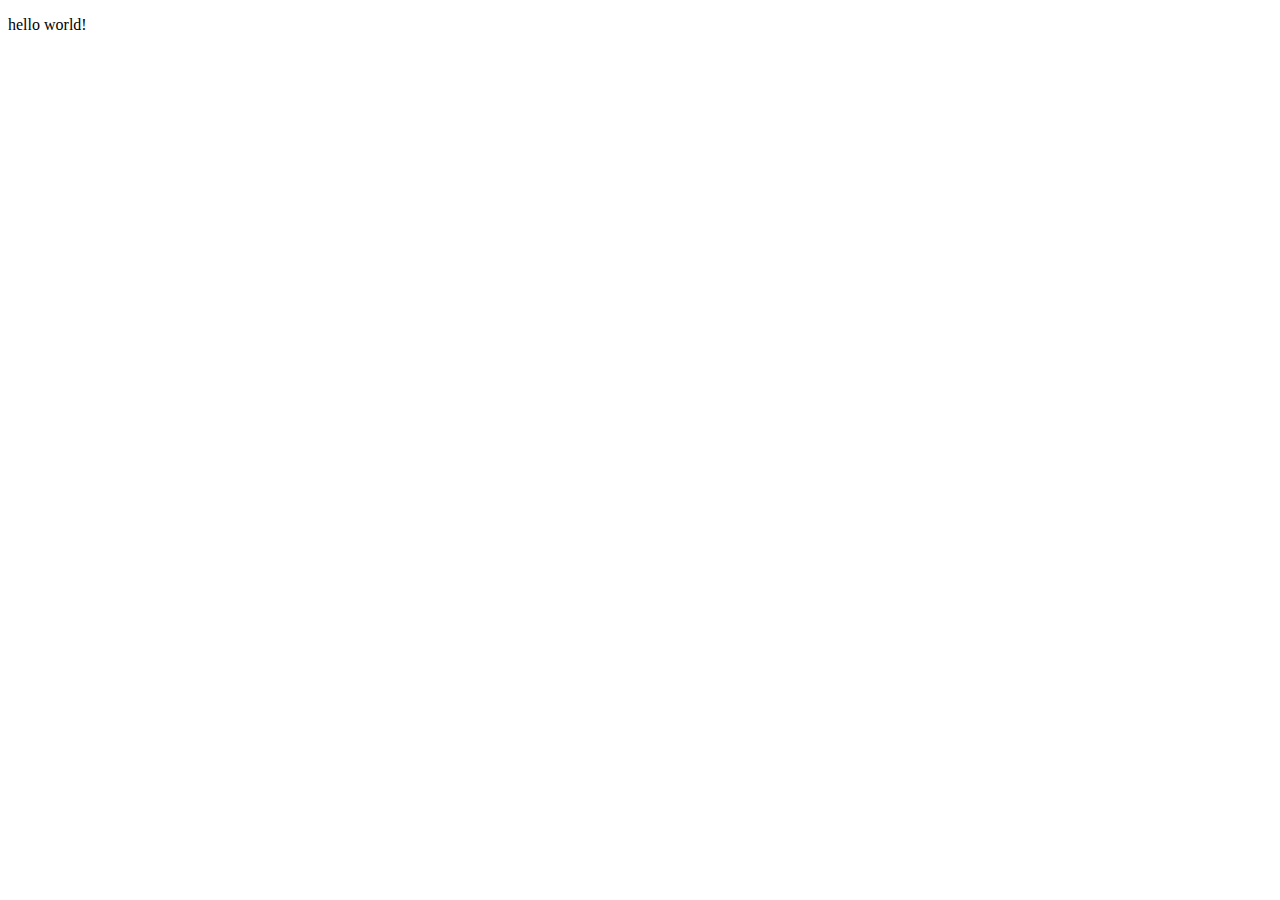
==== entries/entry6/index.html @ b569f997 "initial commit" ====
<!DOCTYPE html>
<html lang="en">
<head>
    <meta charset="UTF-8">
    <meta http-equiv="X-UA-Compatible" content="IE=edge">
    <meta name="viewport" content="width=device-width, initial-scale=1.0">
    <title>Document</title>
</head>
<body>
    <p>hello world!</p>
</body>
</html>
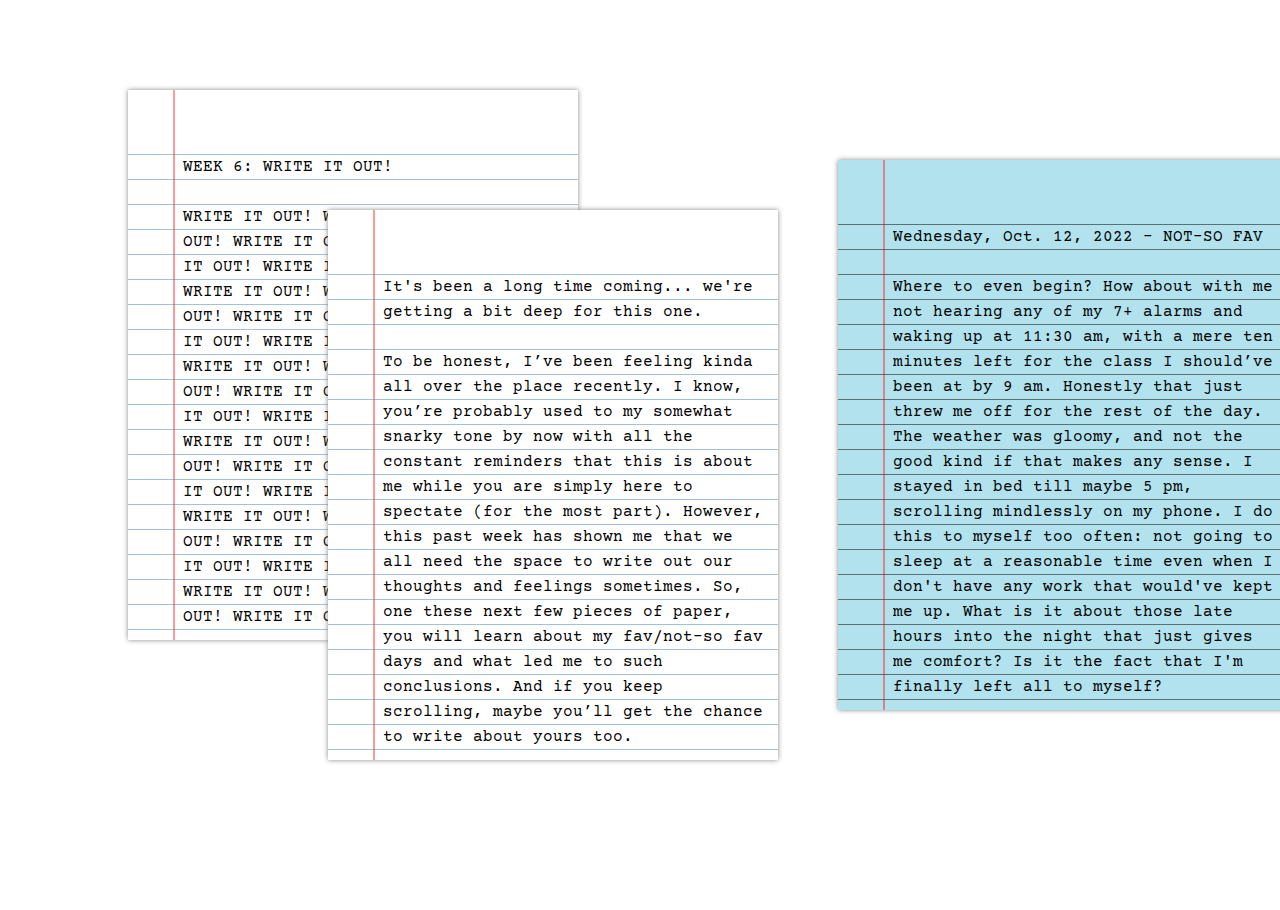
==== commit 927d0125: "entry 6 test commit" ====
--- a/entries/entry6/index.html
+++ b/entries/entry6/index.html
@@ -4,9 +4,153 @@
     <meta charset="UTF-8">
     <meta http-equiv="X-UA-Compatible" content="IE=edge">
     <meta name="viewport" content="width=device-width, initial-scale=1.0">
-    <title>Document</title>
+    <title>Write It Out</title>
+
+    <link href='https://fonts.googleapis.com/css?family=Courier Prime' rel='stylesheet'>
+    <link rel="stylesheet" href="style.css">
 </head>
 <body>
-    <p>hello world!</p>
+
+    <div class="paper1">
+        <div class="lines1">
+          <div class="text1">
+            WEEK 6: WRITE IT OUT!
+            <br> <br>
+    WRITE IT OUT! WRITE IT OUT! WRITE IT OUT! WRITE IT OUT! WRITE IT OUT! WRITE IT OUT! 
+    WRITE IT OUT! WRITE IT OUT! WRITE IT OUT! WRITE IT OUT! WRITE IT OUT! WRITE IT OUT! 
+    WRITE IT OUT! WRITE IT OUT! WRITE IT OUT! WRITE IT OUT! WRITE IT OUT! WRITE IT OUT! 
+    WRITE IT OUT! WRITE IT OUT! WRITE IT OUT! WRITE IT OUT! WRITE IT OUT! WRITE IT OUT! 
+    WRITE IT OUT! WRITE IT OUT! WRITE IT OUT! WRITE IT OUT! WRITE IT OUT! WRITE IT OUT! 
+    WRITE IT OUT! WRITE IT OUT! WRITE IT OUT! WRITE IT OUT! WRITE IT OUT! WRITE IT OUT! 
+    WRITE IT OUT! WRITE IT OUT! WRITE IT OUT! WRITE IT OUT! WRITE IT OUT! WRITE IT OUT! 
+    WRITE IT OUT! WRITE IT OUT! WRITE IT OUT! WRITE IT OUT! WRITE IT OUT! WRITE IT OUT! 
+     </div>
+      </div>
+
+      <div class="paper2">
+        <div class="lines2">    
+            <div class="text2">
+                It's been a long time coming... we're getting a bit deep for this one. 
+                <br> <br>
+                To be honest, I’ve been feeling kinda all over the place recently. I know, you’re probably 
+                used to my somewhat snarky tone by now with all the constant reminders that this is about me while you are simply here to
+                spectate (for the most part). However, this past week has shown me that we all need the space to write out our thoughts and feelings sometimes. 
+                So, one these next few pieces of paper, you will learn about my fav/not-so fav days and what led me to such conclusions. And if you keep scrolling, maybe you’ll get 
+                the chance to write about yours too.   
+            <br> &nbsp;&nbsp;&nbsp;&nbsp;&nbsp;&nbsp;&nbsp;&nbsp;&nbsp;&nbsp;&nbsp;&nbsp;&nbsp;&nbsp;&nbsp;&nbsp;&nbsp;&nbsp;
+            &nbsp;&nbsp;&nbsp;&nbsp;&nbsp;&nbsp;&nbsp;&nbsp;&nbsp;&nbsp;&nbsp;- Basem.    </div>
+          </div>
+
+      <div class="paper3">
+        <div class="lines3">
+          <div class="text3">
+            Wednesday, Oct. 12, 2022 - NOT-SO FAV <br /><br />
+            Where to even begin? How about with me not hearing any of my 7+ alarms and waking up at 11:30 am, with a mere ten minutes left for 
+            the class I should’ve been at by 9 am. Honestly that just threw me off for the rest of the day. The weather was gloomy, and not the 
+            good kind if that makes any sense. I stayed in bed till maybe 5 pm, scrolling mindlessly on my phone. I do this to myself too often: not
+            going to sleep at a reasonable time even when I don't have any work that would've kept me up. What is it about those late hours into the 
+            night that just gives me comfort? Is it the fact that I'm finally left all to myself?  </div>
+      </div>
+
+      <div class="paper4">
+        <div class="lines4">
+          <div class="text4">
+            No one to ask me for anything, no responsibilities, no noise... just me. More often than not I fall back into this cycle. It's never been
+            too worrying, it only lasts a day or two max. Maybe it has to do with the weather changing and the melancholy that comes so naturally around
+            fall/autumn. I was also feeling a bit homesick after seeing a few missed facetime calls from my family. It's instances like this one where the 
+            difference in time-zones bites me in the ass.   
+            <br> <br>
+            I miss my room. This one still doesn't feel like it's mine, and I'm starting to wonder if it ever will. 
+            <br> <br> 
+            To top it all off, I'm out of cereal. 
+        </div>
+      </div>
+
+      <div class="paper5">
+        <div class="lines5">
+          <div class="text5" contenteditable spellcheck="false5">
+            Friday, Oct. 14th, 2022 - FAV <br /><br />
+            It was a good end to the school week in my opinion. I went to my 9 am class and had a mini crit. for the project we’ve been working on up to that point. 
+            The feedback I got was good and I felt more confident in the designs I had made. Since the majority of class-time was dedicated to crit.’s, once 
+            I had mine I got the chance to go do some test prints and catch up on some work for my 12 pm class. The break came around and I went to the 
+            cafeteria to get some food. Had the 5th ave. Sushi Roll for the first time in a while and it surprisingly tasted better than I remember it being (could’ve been the hunger playing a role but who knows). 
+        </div>
+      </div>
+
+      <div class="paper6">
+        <div class="lines6">
+          <div class="text6">
+            I even had some time to go pick up some coffee before getting back for my next class. We ended up finishing earlier than usual, so I went back to my dorm and freshened up before heading to Brooklyn. 
+            Met up with a few of my friends at a nearby park, we had ice cream and then some burgers/fries for dinner and walked around. Got to play around with my new camera too which was fun.  
+            I then came back, did my laundry and went to bed early for once. As cheesy as it sounds, it's a Friday like this one after a Wednesday like that which reminds me of the rollercoaster that
+        is life, and to just take it one day at a time.          
+    </div>
+      </div>
+
+      <div class="paper7">
+        <div class="lines7">
+          <div class="text7" contenteditable spellcheck="false7">
+            YOUR TURN! YOUR TURN! YOUR TURN!
+<br> <br>
+EDIT ME EDIT ME EDIT ME EDIT ME EDIT ME EDIT ME EDIT ME EDIT ME EDIT ME EDIT ME EDIT ME
+EDIT ME EDIT ME EDIT ME EDIT ME EDIT ME EDIT ME EDIT ME EDIT ME EDIT ME EDIT ME EDIT ME
+EDIT ME EDIT ME EDIT ME EDIT ME EDIT ME EDIT ME EDIT ME EDIT ME EDIT ME EDIT ME EDIT ME
+EDIT ME EDIT ME EDIT ME EDIT ME EDIT ME EDIT ME EDIT ME EDIT ME EDIT ME EDIT ME EDIT ME
+EDIT ME EDIT ME EDIT ME EDIT ME EDIT ME EDIT ME EDIT ME EDIT ME EDIT ME EDIT ME EDIT ME
+EDIT ME EDIT ME EDIT ME EDIT ME EDIT ME EDIT ME EDIT ME EDIT ME EDIT ME EDIT ME EDIT ME
+EDIT ME EDIT ME EDIT ME EDIT ME EDIT ME EDIT ME EDIT ME EDIT ME EDIT ME EDIT ME EDIT ME
+EDIT ME EDIT ME EDIT ME EDIT ME EDIT ME EDIT ME EDIT ME EDIT ME EDIT ME EDIT ME EDIT ME       </div>
+    </div>
+
+      <div class="paper8">
+        <div class="lines8">
+          <div class="text8" contenteditable spellcheck="false8">
+            DAY, MONTH, YEAR - FAV? NOT-SO FAV?
+<br> <br>
+Well, that's all I had to say for this week. Now, for once, I'm giving you control. These three pages can be edited to your liking so write out as much as you feel like 
+you need to. I won't be able to see what you write and nothing gets saved so feel free to express anything and everything on your mind about your fav or not-so fav days recently. Enjoy! I'll be back to the usual
+vibes next week probably, we'll see how it goes........................ ................................................................................................................................................
+    </div>
+
+    <div class="paper9">
+        <div class="lines9">
+          <div class="text9" contenteditable spellcheck="false9">
+            DAY, MONTH, YEAR - FAV? NOT-SO FAV?
+<br> <br>
+★★★★★★★★★★★★★★★★★★★★★★★★★★★★★★★★★★★★★★★
+★★★★★★★★★★★★★★★★★★★★★★★★★★★★★★★★★★★★★★★
+★★★★★★★★★★★★★★★★★★★★★★★★★★★★★★★★★★★★★★★
+★★★★★★★★★★★★★★★★★★★★★★★★★★★★★★★★★★★★★★★
+★★★★★★★★★★★★★★★★★★★★★★★★★★★★★★★★★★★★★★★
+★★★★★★★★★★★★★★★★★★★★★★★★★★★★★★★★★★★★★★★
+★★★★★★★★★★★★★★★★★★★★★★★★★★★★★★★★★★★★★★★
+★★★★★★★★★★★★★★★★★★★★★★★★★★★★★★★★★★★★★★★
+★★★★★★★★★★★★★★★★★★★★★★★★★★★★★★★★★★★★★★★
+★★★★★★★★★★★★★★★★★★★★★★★★★★★★★★★★★★★★★★★
+★★★★★★★★★★★★★★★★★★★★★★★★★★★★★★★★★★★★★★★
+★★★★★★★★★★★★★★★★★★★★★★★★★★★★★★★★★★★★★★★
+★★★★★★★★★★★★★★★★★★★★★★★★★★★★★★★★★★★★★★★
+★★★★★★★★★★★★★★★★★★★★★★★★★★★★★★★★★★★★★★★
+★★★★★★★★★★★★★★★★★★★★★★★★★★★★★★★★★★★★★★★
+★★★★★★★★★★★★★★★★★★★★★★★★★★★★★★★★★★★★★★★
+★★★★★★★★★★★★★★★★★★★★★★★★★★★★★★★★★★★★★★★
+
+    </div>
+
+    <div class="paper10">
+        <div class="lines10">
+          <div class="text10" contenteditable spellcheck="false10">
+THE END.  THE END.  THE END.  THE END.  THE END.  THE END.  THE END.  THE END.  THE END.  THE END.
+THE END.  THE END.  THE END.  THE END.  THE END.  THE END.  THE END.  THE END.  THE END.  THE END.
+THE END.  THE END.  THE END.  THE END.  THE END.  THE END.  THE END.  THE END.  THE END.  THE END.
+THE END.  THE END.  THE END.  THE END.  THE END.  THE END.  THE END.  THE END.  THE END.  THE END.
+THE END.  THE END.  THE END.  THE END.  THE END.  THE END.  THE END.  THE END.  THE END.  THE END.
+THE END.  THE END.  THE END.  THE END.  THE END.  THE END.  THE END.  THE END.  THE END.  THE END.
+THE END.  THE END.  THE END.  THE END.  THE END.  THE END.  THE END.  THE END.  THE END.  THE END.
+THE END.  THE END.  THE END.  THE END.  THE END.  THE END.  THE END.  THE END.  THE END.  THE END.
+THE END.  THE END.  THE END.  THE END.  THE END.  THE END.  THE END.  THE END.  THE END.  THE END.
+
+    </div>
+
 </body>
 </html>--- a/entries/entry6/style.css
+++ b/entries/entry6/style.css
@@ -0,0 +1,373 @@
+
+body {
+  margin: 0;
+  padding: 25;
+  background-image: url("./imgs/fog.gif");
+  background-size: 1800px;
+  
+}
+
+.paper1 {
+  position: absolute;
+  height: 550px;
+  width: 450px;
+  background: rgba(255,255,255);
+  left: 10%;
+  top: 10%;
+  box-shadow: 0px 0px 5px 0px #888;
+}
+.paper1::before {
+  content: '';
+  position: absolute;
+  left: 45px;
+  height: 100%;
+  width: 2px;
+  background: rgba(255,0,0,0.4);
+}
+.lines1 {
+  margin-top: 40px;
+  height: calc(100% - 40px);
+  width: 100%;
+  background-image: repeating-linear-gradient(white 0px, white 24px, steelblue 25px);
+}
+.text1 {
+  position: absolute;
+  top: 65px;
+  left: 55px;
+  bottom: 10px;
+  right: 10px;
+  line-height: 25px;
+  font-family: 'Courier Prime';
+  overflow: hidden;
+  outline: none;
+}
+
+.paper2 {
+    position: absolute;
+    height: 550px;
+    width: 450px;
+    float: right;
+    background: rgba(255,255,255);
+    left: 200px;
+    top: 120px;
+    box-shadow: 0px 0px 5px 0px #888;
+  }
+  .paper2::before {
+    content: '';
+    position: absolute;
+    left: 45px;
+    height: 100%;
+    width: 2px;
+    background: rgba(255,0,0,0.4);
+  }
+  .lines2 {
+    margin-top: 40px;
+    height: calc(100% - 40px);
+    width: 100%;
+    background-image: repeating-linear-gradient(white 0px, white 24px, steelblue 25px);
+  }
+  .text2 {
+    position: absolute;
+    top: 65px;
+    left: 55px;
+    bottom: 10px;
+    right: 10px;
+    line-height: 25px;
+    font-family: 'Courier Prime';
+    overflow: hidden;
+    outline: none;
+  }
+
+  .paper3 {
+    position: absolute;
+    height: 550px;
+    width: 450px;
+    float: right;
+    background: rgb(177, 226, 237);
+    left: 510px;
+    top: -50px;
+    box-shadow: 0px 0px 5px 0px #888;
+  }
+  .paper3::before {
+    content: '';
+    position: absolute;
+    left: 45px;
+    height: 100%;
+    width: 2px;
+    background: rgba(255,0,0,0.4);
+  }
+  .lines3 {
+    margin-top: 40px;
+    height: calc(100% - 40px);
+    width: 100%;
+    background-image: repeating-linear-gradient(rgb(177, 226, 237) 0px, rgb(177, 226, 237) 24px, rgb(0, 0, 0) 25px);
+  }
+  .text3 {
+    position: absolute;
+    top: 65px;
+    left: 55px;
+    bottom: 10px;
+    right: 10px;
+    line-height: 25px;
+    font-family: 'Courier Prime';
+    overflow: hidden;
+    outline: none;
+  }
+
+  .paper4 {
+    position: absolute;
+    height: 550px;
+    width: 450px;
+    float: right;
+    background: rgb(177, 226, 237);
+    left: 460px;
+    top: -70px;
+    box-shadow: 0px 0px 5px 0px #888;
+  }
+  .paper4::before {
+    content: '';
+    position: absolute;
+    left: 45px;
+    height: 100%;
+    width: 2px;
+    background: rgba(255,0,0,0.4);
+  }
+  .lines4 {
+    margin-top: 40px;
+    height: calc(100% - 40px);
+    width: 100%;
+    background-image: repeating-linear-gradient(rgb(177, 226, 237) 0px, rgb(177, 226, 237) 24px, rgb(0, 0, 0) 25px);
+  }
+  .text4 {
+    position: absolute;
+    top: 65px;
+    left: 55px;
+    bottom: 10px;
+    right: 10px;
+    line-height: 25px;
+    font-family: 'Courier Prime';
+    overflow: hidden;
+    outline: none;
+  }
+
+  .paper5 {
+    position: absolute;
+    height: 550px;
+    width: 450px;
+    float: right;
+    background: rgb(246, 208, 121);
+    left: 440px;
+    top: 40px;
+    margin-top: 80px;
+    box-shadow: 0px 0px 5px 0px #888;
+  }
+  .paper5::before {
+    content: '';
+    position: absolute;
+    left: 45px;
+    height: 100%;
+    width: 2px;
+    background: rgba(255,0,0,0.4);
+  }
+  .lines5 {
+    margin-top: 40px;
+    height: calc(100% - 40px);
+    width: 100%;
+    background-image: repeating-linear-gradient(rgb(246, 208, 121) 0px, rgb(246, 208, 121) 24px, steelblue 25px);
+  }
+  .text5 {
+    position: absolute;
+    top: 65px;
+    left: 55px;
+    bottom: 10px;
+    right: 10px;
+    line-height: 25px;
+    font-family: 'Courier Prime';
+    overflow: hidden;
+    outline: none;
+  }
+
+  .paper6 {
+    position: absolute;
+    height: 550px;
+    width: 450px;
+    float: right;
+    background: rgb(246, 208, 121);
+    left: 440px;
+    top: 40px;
+    margin-top: 80px;
+    box-shadow: 0px 0px 5px 0px #888;
+  }
+  .paper6::before {
+    content: '';
+    position: absolute;
+    left: 45px;
+    height: 100%;
+    width: 2px;
+    background: rgba(255,0,0,0.4);
+  }
+  .lines6 {
+    margin-top: 40px;
+    height: calc(100% - 40px);
+    width: 100%;
+    background-image: repeating-linear-gradient(rgb(246, 208, 121) 0px, rgb(246, 208, 121) 24px, steelblue 25px);
+  }
+  .text6 {
+    position: absolute;
+    top: 65px;
+    left: 55px;
+    bottom: 10px;
+    right: 10px;
+    line-height: 25px;
+    font-family: 'Courier Prime';
+    overflow: hidden;
+    outline: none;
+  }
+
+  .paper7 {
+    position: absolute;
+    height: 550px;
+    width: 450px;
+    float: right;
+    background: rgb(210, 172, 230);
+    left: 550px;
+    top: -50px;
+    margin-top: 80px;
+    box-shadow: 0px 0px 5px 0px #888;
+  }
+  .paper7::before {
+    content: '';
+    position: absolute;
+    left: 45px;
+    height: 100%;
+    width: 2px;
+    background: rgba(255,0,0,0.4);
+  }
+  .lines7 {
+    margin-top: 40px;
+    height: calc(100% - 40px);
+    width: 100%;
+    background-image: repeating-linear-gradient(rgb(210, 172, 230) 0px, rgb(210, 172, 230) 24px, steelblue 25px);
+  }
+  .text7 {
+    position: absolute;
+    top: 65px;
+    left: 55px;
+    bottom: 10px;
+    right: 10px;
+    line-height: 25px;
+    font-family: 'Courier Prime';
+    overflow: hidden;
+    outline: none;
+  }
+
+  .paper8 {
+    position: absolute;
+    height: 550px;
+    width: 450px;
+    float: right;
+    background: rgb(210, 172, 230);
+    left: 410px;
+    top: -100px;
+    margin-top: 10px;
+    box-shadow: 0px 0px 5px 0px #888;
+  }
+  .paper8::before {
+    content: '';
+    position: absolute;
+    left: 45px;
+    height: 100%;
+    width: 2px;
+    background: rgba(255,0,0,0.4);
+  }
+  .lines8 {
+    margin-top: 40px;
+    height: calc(100% - 40px);
+    width: 100%;
+    background-image: repeating-linear-gradient(rgb(210, 172, 230) 0px, rgb(210, 172, 230) 24px, steelblue 25px);
+  }
+  .text8 {
+    position: absolute;
+    top: 65px;
+    left: 55px;
+    bottom: 10px;
+    right: 10px;
+    line-height: 25px;
+    font-family: 'Courier Prime';
+    overflow: hidden;
+    outline: none;
+  }
+
+  .paper9 {
+    position: absolute;
+    height: 550px;
+    width: 450px;
+    float: right;
+    background: rgb(210, 172, 230);
+    left: 450px;
+    top: -100px;
+    margin-top: 10px;
+    box-shadow: 0px 0px 5px 0px #888;
+  }
+  .paper9::before {
+    content: '';
+    position: absolute;
+    left: 45px;
+    height: 100%;
+    width: 2px;
+    background: rgba(255,0,0,0.4);
+  }
+  .lines9 {
+    margin-top: 40px;
+    height: calc(100% - 40px);
+    width: 100%;
+    background-image: repeating-linear-gradient(rgb(210, 172, 230) 0px, rgb(210, 172, 230) 24px, steelblue 25px);
+  }
+  .text9 {
+    position: absolute;
+    top: 65px;
+    left: 55px;
+    bottom: 10px;
+    right: 10px;
+    line-height: 25px;
+    font-family: 'Courier Prime';
+    overflow: hidden;
+    outline: none;
+  }
+
+  .paper10 {
+    position: absolute;
+    height: 550px;
+    width: 450px;
+    float: right;
+    background: rgba(255,255,255);
+    left: 550px;
+    top: 50px;
+    margin-top: 10px;
+    box-shadow: 0px 0px 5px 0px #888;
+  }
+  .paper10::before {
+    content: '';
+    position: absolute;
+    left: 45px;
+    height: 100%;
+    width: 2px;
+    background: rgba(255,0,0,0.4);
+  }
+  .lines10 {
+    margin-top: 40px;
+    height: calc(100% - 40px);
+    width: 100%;
+    background-image: repeating-linear-gradient(white 0px, white 24px, steelblue 25px);
+  }
+  .text10 {
+    position: absolute;
+    top: 65px;
+    left: 55px;
+    bottom: 10px;
+    right: 10px;
+    line-height: 25px;
+    font-family: 'Courier Prime';
+    overflow: hidden;
+    outline: none;
+  }